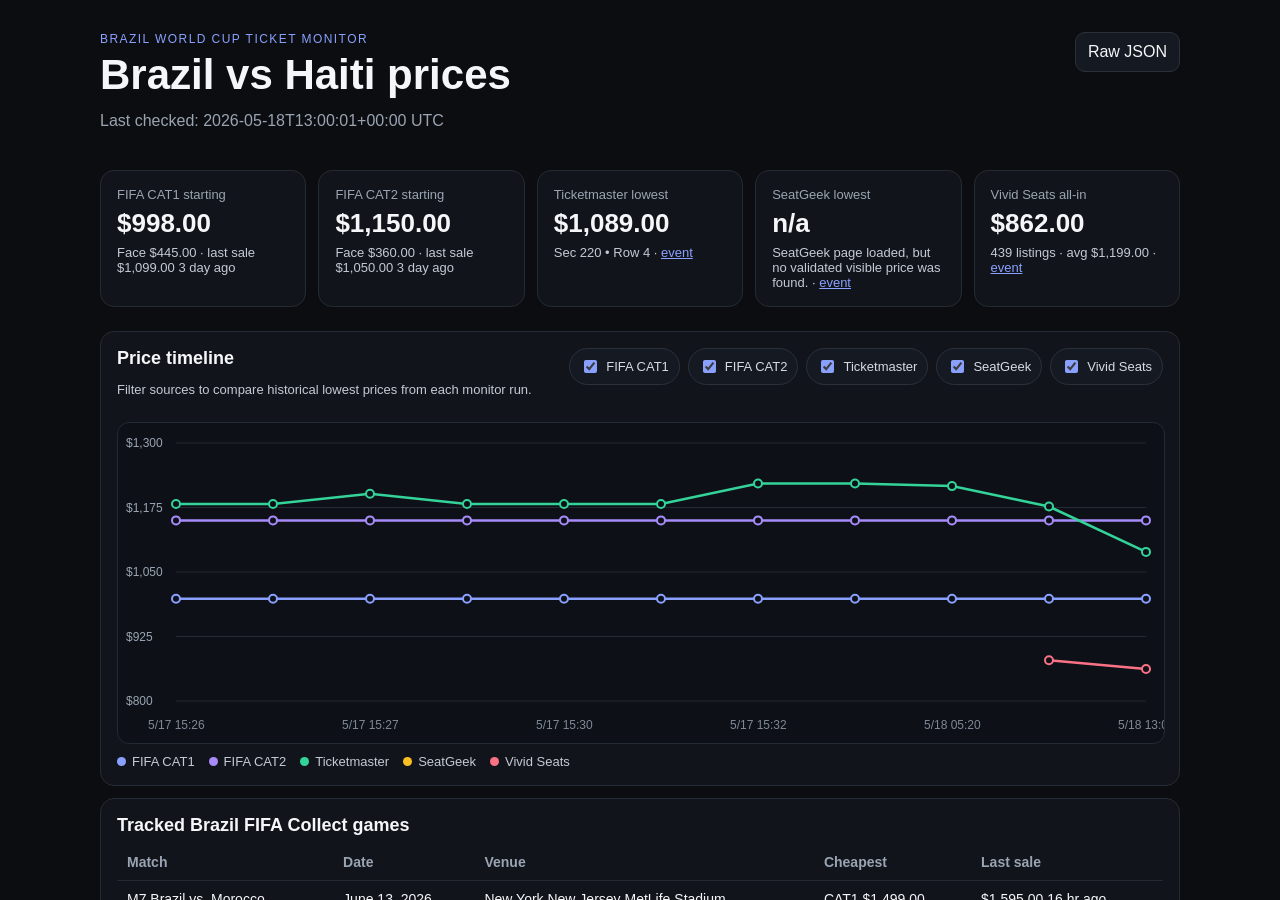
==== index.html @ 5744fb87 "Deploy Brazil ticket dashboard" ====
<!doctype html>
<html lang="en">
<head>
  <meta charset="utf-8" />
  <meta name="viewport" content="width=device-width, initial-scale=1" />
  <meta http-equiv="refresh" content="0; url=dashboard/" />
  <title>Brazil vs Haiti Ticket Tracker</title>
  <style>
    body{margin:0;min-height:100vh;display:grid;place-items:center;background:#0b1020;color:#e5e7eb;font-family:Inter,system-ui,-apple-system,BlinkMacSystemFont,"Segoe UI",sans-serif}
    a{color:#93c5fd}
  </style>
</head>
<body>
  <p>Opening <a href="dashboard/">Brazil vs Haiti Ticket Tracker</a>…</p>
</body>
</html>
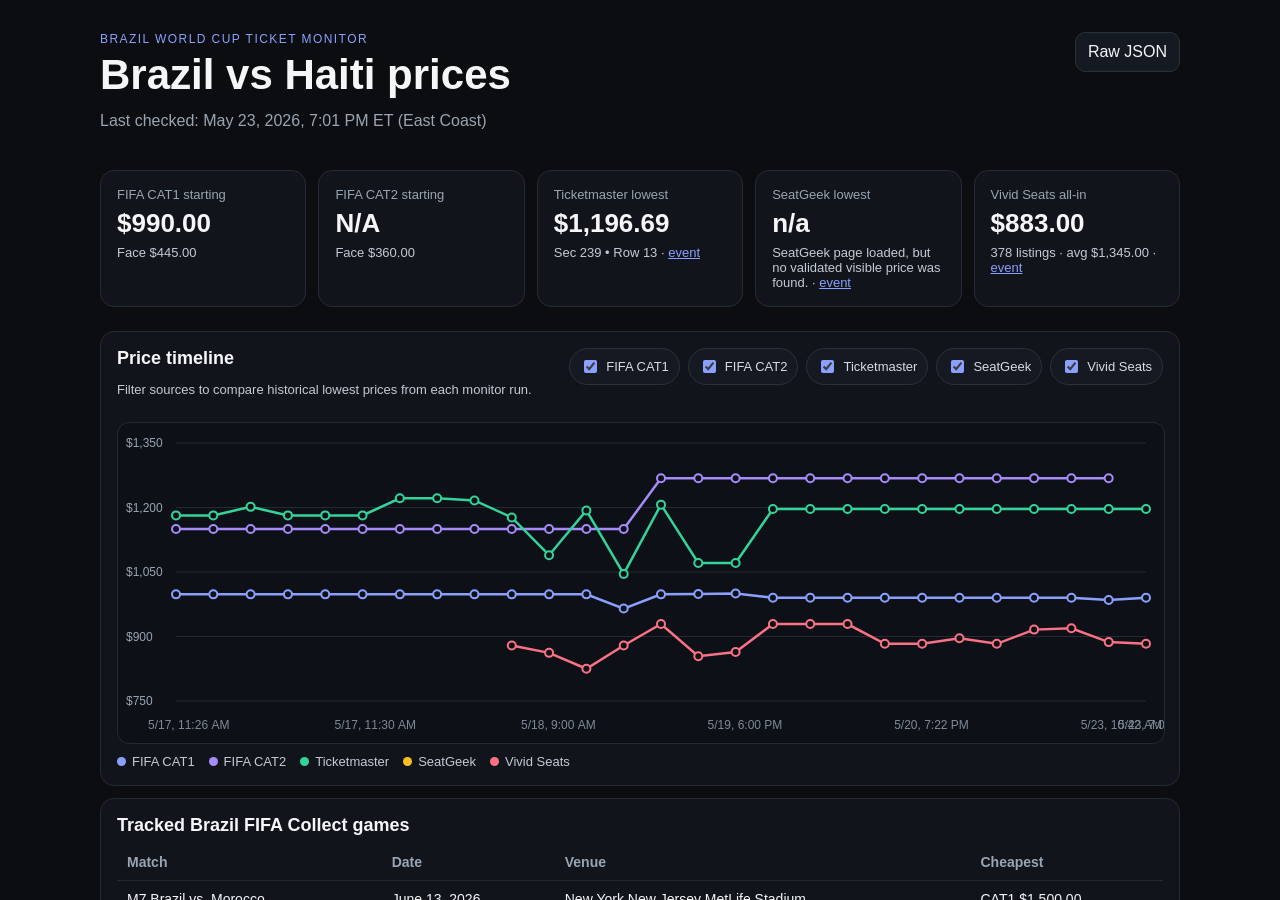
==== commit 132079c9: "Add Google Analytics tag" ====
--- a/index.html
+++ b/index.html
@@ -5,6 +5,15 @@
   <meta name="viewport" content="width=device-width, initial-scale=1" />
   <meta http-equiv="refresh" content="0; url=dashboard/" />
   <title>Brazil vs Haiti Ticket Tracker</title>
+  <!-- Google tag (gtag.js) -->
+  <script async src="https://www.googletagmanager.com/gtag/js?id=G-04HE94J844"></script>
+  <script>
+    window.dataLayer = window.dataLayer || [];
+    function gtag(){dataLayer.push(arguments);}
+    gtag('js', new Date());
+
+    gtag('config', 'G-04HE94J844');
+  </script>
   <style>
     body{margin:0;min-height:100vh;display:grid;place-items:center;background:#0b1020;color:#e5e7eb;font-family:Inter,system-ui,-apple-system,BlinkMacSystemFont,"Segoe UI",sans-serif}
     a{color:#93c5fd}
